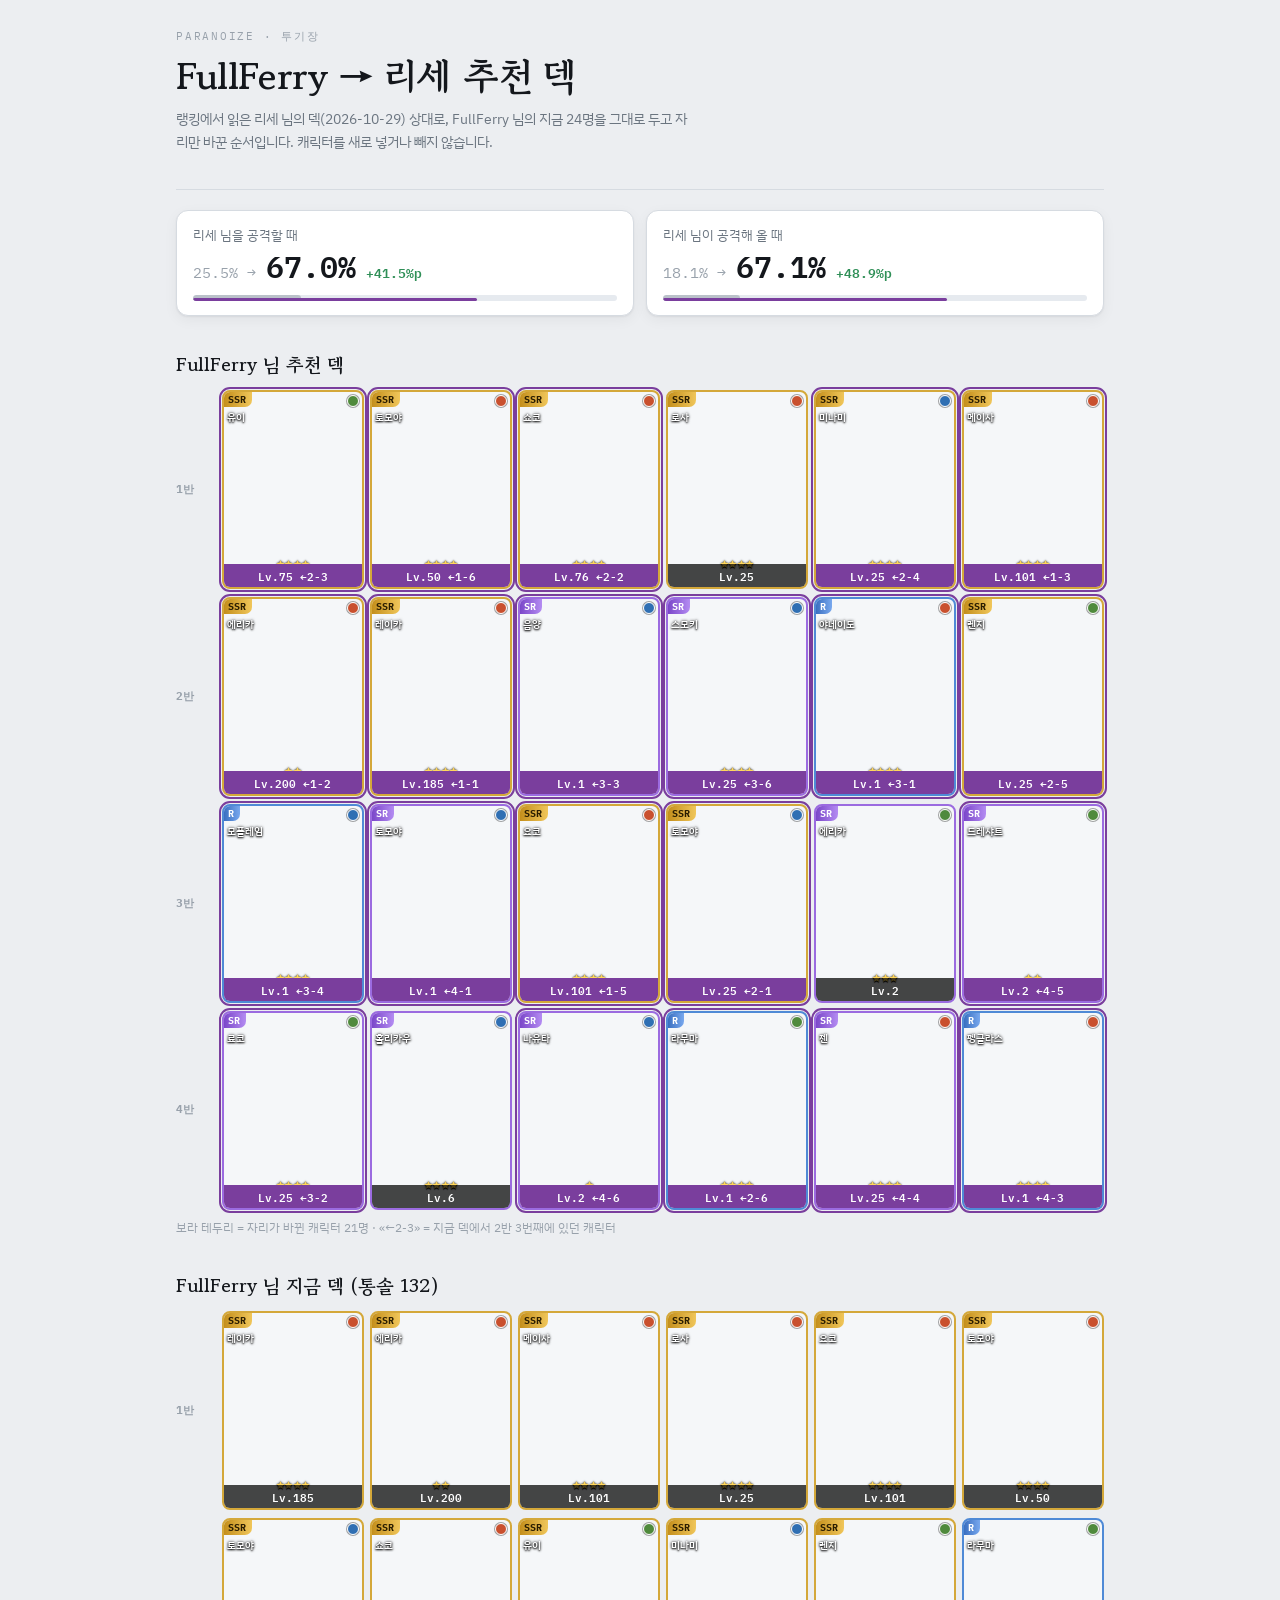
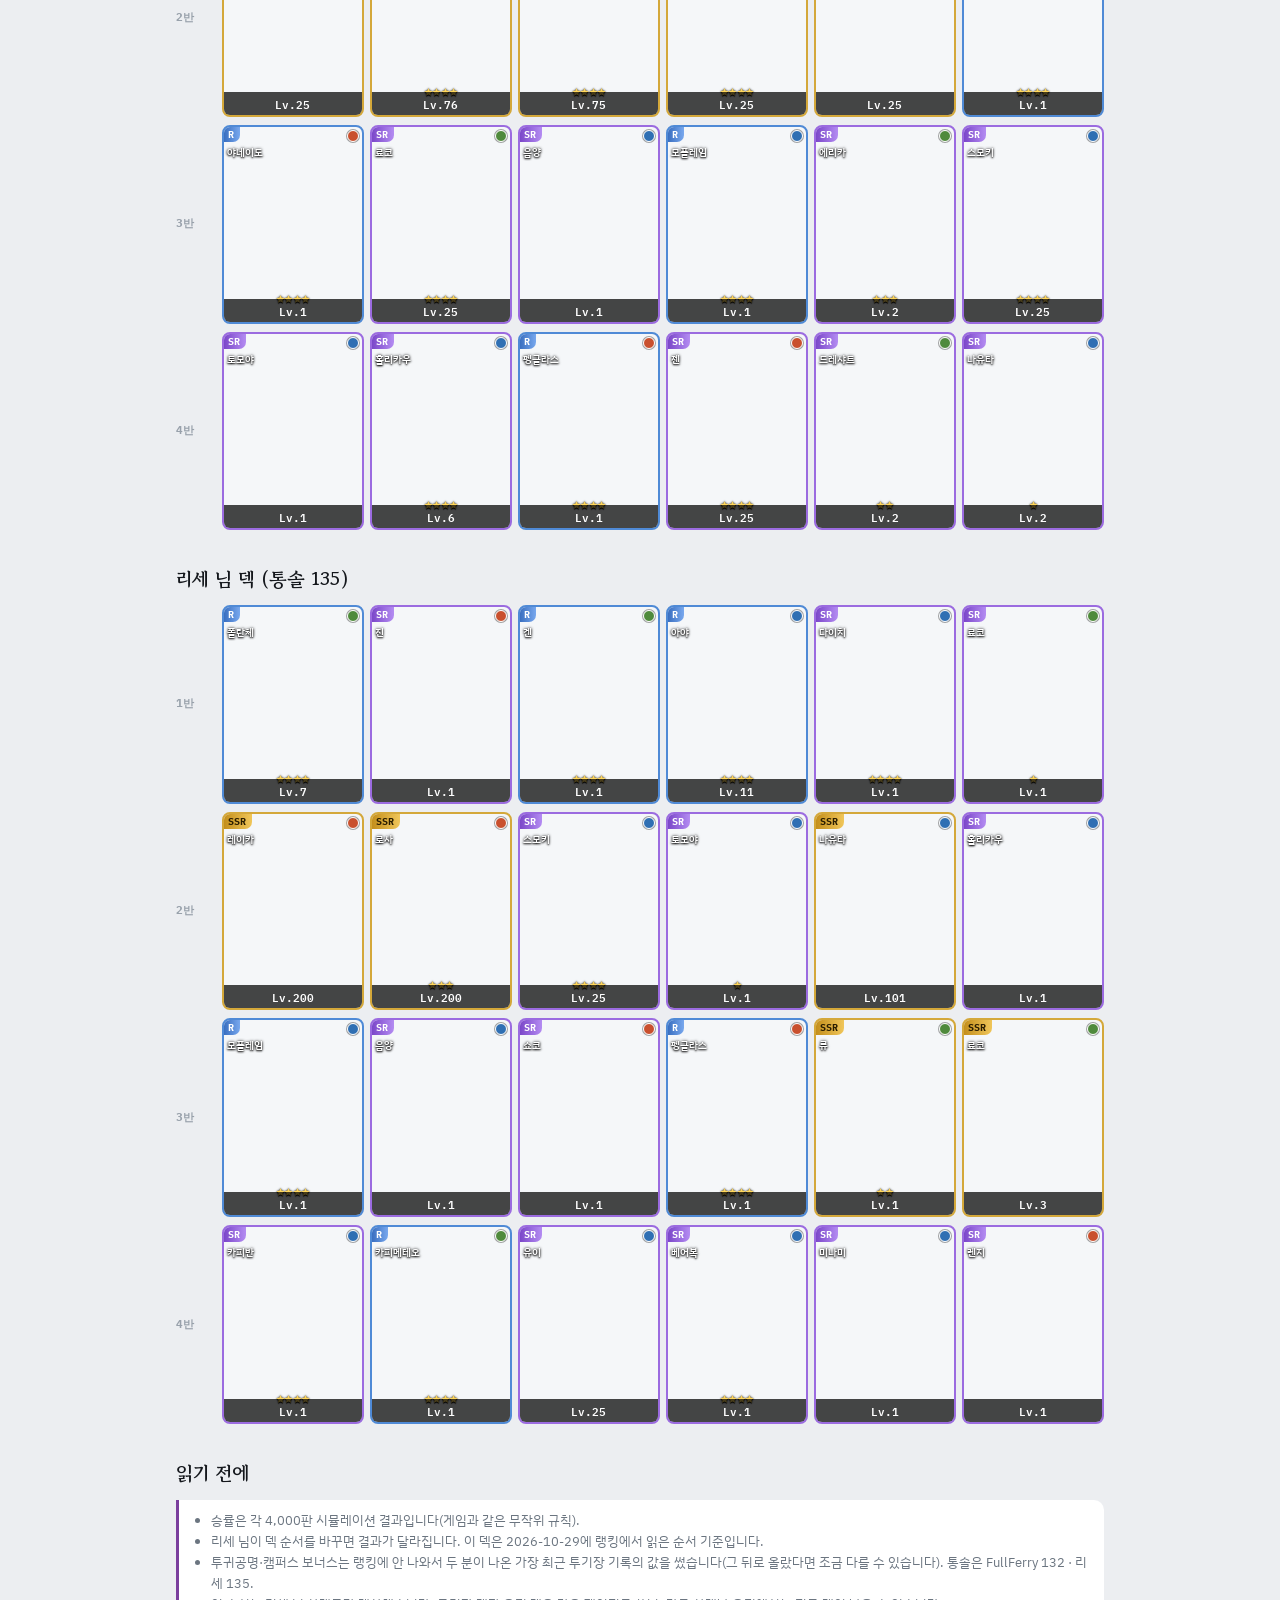
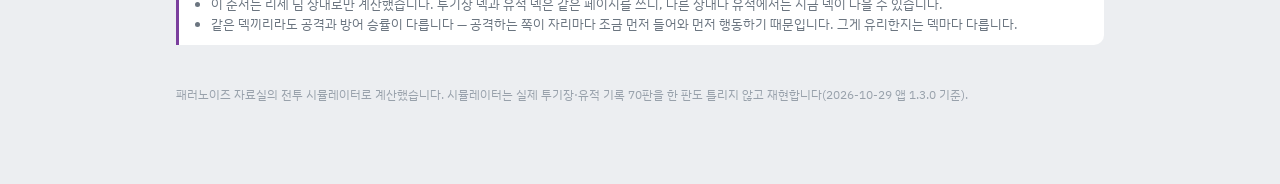
==== index.html @ bcb65019 "투기장 추천 덱 공유 페이지 — FullFerry → 리세(2026-10-29 랭킹 덱 기준) Co-Authored-By: Claude Opus 5.5 <noreply@anthro" ====
<!doctype html>
<html lang="ko">
<head>
<meta charset="utf-8">
<meta name="viewport" content="width=device-width,initial-scale=1">
<title>투기장 추천 덱</title>
<link rel="stylesheet" href="https://fonts.googleapis.com/css2?family=Gowun+Batang:wght@400;700&family=IBM+Plex+Sans+KR:wght@400;500;600&family=IBM+Plex+Mono:wght@400;500;600&display=swap">
<style>
:root{
  --ground:#ECEEF1; --surface:#FFFFFF; --raised:#F5F7F9;
  --ink:#14171C; --body:#39414B; --muted:#6B7580; --faint:#98A1AB;
  --line:#D6DBE1; --line-soft:#E6EAEF; --accent:#7A3E9D; --up:#2F8F57;
  --fire:#C9502E; --water:#2F6FB3; --earth:#4F8A3C;
  --shadow:0 1px 2px rgba(20,23,28,.06),0 4px 14px rgba(20,23,28,.05);
}
@media (prefers-color-scheme:dark){:root:not([data-theme="light"]){
  --ground:#0E1115; --surface:#171B22; --raised:#1E242C;
  --ink:#EDF0F4; --body:#C2CAD3; --muted:#8B95A0; --faint:#69737E;
  --line:#2A313A; --line-soft:#222831; --accent:#C58FE6; --up:#5FC48A;
  --fire:#F07A55; --water:#6FA6E6; --earth:#7FC06A;
  --shadow:0 1px 2px rgba(0,0,0,.4),0 4px 14px rgba(0,0,0,.3);
}}
*{box-sizing:border-box}
html{-webkit-text-size-adjust:100%}
body{margin:0;background:var(--ground);color:var(--body);font-family:"IBM Plex Sans KR",system-ui,-apple-system,"Malgun Gothic",sans-serif;font-size:14px;line-height:1.6;-webkit-font-smoothing:antialiased}
.wrap{max-width:960px;margin:0 auto;padding:0 16px 80px}
header{padding:28px 0 20px;border-bottom:1px solid var(--line)}
.eyebrow{font-family:"IBM Plex Mono",monospace;font-size:11px;letter-spacing:.16em;color:var(--faint);margin:0 0 8px}
h1{font-family:"Gowun Batang",Georgia,serif;font-weight:700;font-size:clamp(24px,5vw,38px);line-height:1.18;color:var(--ink);margin:0 0 10px;letter-spacing:-.01em;text-wrap:balance}
h2{font-family:"Gowun Batang",Georgia,serif;font-size:19px;color:var(--ink);margin:34px 0 10px}
.lede{margin:0;max-width:64ch;color:var(--muted);font-size:14px}
.pick{display:flex;gap:6px;flex-wrap:wrap;margin:16px 0 0}
.pick button{font:inherit;font-size:13px;padding:6px 12px;border:1px solid var(--line);border-radius:99px;background:var(--surface);color:var(--muted);cursor:pointer}
.pick button.on{background:var(--accent);border-color:var(--accent);color:#fff}
.wins{display:grid;grid-template-columns:repeat(auto-fit,minmax(240px,1fr));gap:12px;margin-top:20px}
.win{background:var(--surface);border:1px solid var(--line);border-radius:12px;padding:14px 16px;box-shadow:var(--shadow)}
.win .k{font-size:13px;color:var(--muted);margin:0 0 4px}
.win .v{display:flex;align-items:baseline;gap:10px;flex-wrap:wrap;font-family:"IBM Plex Mono",monospace;font-variant-numeric:tabular-nums}
.win .v s{color:var(--faint);text-decoration:none;font-size:15px}
.win .v b{font-size:30px;color:var(--ink);font-weight:600;line-height:1.1}
.win .v i{font-style:normal;font-size:13px;font-weight:600;color:var(--up)}
.win .v i.down{color:var(--fire)}
.bar{height:6px;background:var(--line-soft);border-radius:99px;overflow:hidden;margin-top:10px;position:relative}
.bar span{position:absolute;left:0;top:0;bottom:0;border-radius:99px}
.bar .c{background:var(--faint);opacity:.55}.bar .p{background:var(--accent);height:3px;top:auto}
.plt{display:grid;gap:8px}
.plt-row{display:grid;grid-template-columns:40px repeat(6,minmax(0,1fr));gap:6px;align-items:stretch}
.plt-row>b{font-family:"IBM Plex Mono",monospace;font-size:11px;color:var(--faint);align-self:center}
.card{position:relative;display:block;border:2px solid var(--line);border-radius:8px;overflow:hidden;background:var(--raised);aspect-ratio:3/4.2;min-width:0}
.card img{display:block;position:absolute;width:150%;height:auto;left:-25%;top:-3%}
.card .rar{position:absolute;left:0;top:0;padding:1px 6px 1px 4px;font:700 10px "IBM Plex Mono",monospace;color:#fff;background:#6b7280;border-radius:0 0 7px 0}
.card.SSR{border-color:#d4a83a}.card.SSR .rar{background:linear-gradient(90deg,#c48f1c,#f0c65a);color:#2a1d00}
.card.SR{border-color:#9b6be0}.card.SR .rar{background:linear-gradient(90deg,#7b47c9,#b48cf2)}
.card.R{border-color:#4f8ad6}.card.R .rar{background:linear-gradient(90deg,#3a6fc0,#78a8ee)}
.card .el{position:absolute;right:3px;top:3px;width:12px;height:12px;border-radius:50%;border:1.5px solid #fff;box-shadow:0 0 0 1px rgba(0,0,0,.35)}
.card.Fire .el{background:var(--fire)}.card.Water .el{background:var(--water)}.card.Earth .el{background:var(--earth)}
.card .st{position:absolute;left:0;right:0;bottom:19px;text-align:center;font-size:9px;line-height:1;color:#ffd75e;text-shadow:0 0 2px #000,0 1px 1px #000;letter-spacing:-.5px}
.card .lv{position:absolute;left:0;right:0;bottom:0;padding:2px 3px;background:rgba(0,0,0,.72);color:#fff;font:600 10.5px "IBM Plex Mono",monospace;text-align:center;white-space:nowrap;overflow:hidden;text-overflow:ellipsis}
.card .n{position:absolute;left:0;right:0;top:16px;padding:1px 3px;font-size:10px;font-weight:600;color:#fff;text-shadow:0 0 3px #000,0 1px 2px #000;white-space:nowrap;overflow:hidden;text-overflow:ellipsis}
.card.moved{outline:2px solid var(--accent);outline-offset:1px}
.card.moved .lv{background:var(--accent)}
.note{border-left:3px solid var(--accent);padding:10px 14px;background:var(--surface);border-radius:0 10px 10px 0;font-size:13px;margin-top:12px;color:var(--muted)}
.note ul{margin:0;padding-left:18px}
.legend{font-size:12px;color:var(--faint);margin:8px 0 0}
footer{margin-top:40px;font-size:12px;color:var(--faint)}
@media (max-width:640px){.plt-row{grid-template-columns:repeat(3,minmax(0,1fr))}.plt-row>b{grid-column:1/-1}}
</style>
</head>
<body>
<div class="wrap">
  <header>
    <p class="eyebrow">PARANOIZE · 투기장</p>
    <h1 id="h1">투기장 추천 덱</h1>
    <p class="lede" id="lede">자료 읽는 중…</p>
    <div class="pick" id="pick"></div>
  </header>
  <section class="wins" id="wins"></section>

  <h2 id="pro-h">추천 덱</h2>
  <div class="plt" id="pro"></div>
  <p class="legend" id="legend"></p>

  <h2 id="cur-h">지금 덱</h2>
  <div class="plt" id="cur"></div>

  <h2 id="opp-h">상대 덱</h2>
  <div class="plt" id="opp"></div>

  <h2>읽기 전에</h2>
  <div class="note"><ul id="notes"></ul></div>
  <footer>패러노이즈 자료실의 전투 시뮬레이터로 계산했습니다. 시뮬레이터는 실제 투기장·유적 기록 70판을 한 판도 틀리지 않고 재현합니다(2026-10-29 앱 1.3.0 기준).</footer>
</div>
<script>
const IMG = 'https://peilvwrqgauwlaqojttq.supabase.co/storage/v1/object/public/para-data/char/';
const $ = (id) => document.getElementById(id);
const esc = (s) => String(s).replace(/[&<>"]/g, (c) => ({ '&': '&amp;', '<': '&lt;', '>': '&gt;', '"': '&quot;' }[c]));
const pct = (x) => (100 * x).toFixed(1) + '%';
// 그림이 없는 변형(SR·AltSR 등)은 기본형 그림 → 같은 계열 그림 순으로 빌린다
function alts(u) { const k = u.t, a = []; if (/AltSR$/.test(k)) a.push(k.replace(/AltSR$/, 'AltR'), k.replace(/AltSR$/, 'R')); if (/SR$/.test(k)) a.push(k.replace(/SR$/, '')); if (/SR\d$/.test(k)) a.push(k.replace(/SR\d$/, 'R')); return [...new Set([...a, ...(u.alt || [])])].filter((x) => x !== k); }
window.imgErr = (img) => { const a = (img.dataset.alt || '').split(',').filter(Boolean); if (a.length) { img.dataset.alt = a.slice(1).join(','); img.src = IMG + a[0] + '.jpg'; } else img.style.visibility = 'hidden'; };
const card = (u, moved = '') => `<div class="card ${u.r} ${u.e} ${moved ? 'moved' : ''}" title="${esc(u.n)} · ${u.r} · Lv${u.lv}">
  <img src="${IMG}${u.t}.jpg" alt="" loading="lazy" data-alt="${alts(u).join(',')}" onerror="imgErr(this)">
  <span class="rar">${u.r}</span><span class="el"></span><span class="n">${esc(u.n)}</span>
  ${u.s ? `<span class="st">${'★'.repeat(u.s)}</span>` : ''}<span class="lv">Lv.${u.lv}${moved}</span></div>`;
const rows = (cells) => [0, 1, 2, 3].map((p) => `<div class="plt-row"><b>${p + 1}반</b>${cells.slice(p * 6, p * 6 + 6).join('')}</div>`).join('');

let ALL, X;
async function boot() {
  try { ALL = (await (await fetch('data.json', { cache: 'no-cache' })).json()).entries; }
  catch { $('lede').textContent = '자료를 못 읽었습니다.'; return; }
  const want = new URLSearchParams(location.search).get('id');
  $('pick').innerHTML = ALL.length > 1 ? ALL.map((e, i) => `<button data-i="${i}">${esc(e.me.name)} → ${esc(e.opp.name)}</button>`).join('') : '';
  for (const b of $('pick').querySelectorAll('button')) b.onclick = () => show(+b.dataset.i, true);
  show(Math.max(0, ALL.findIndex((e) => e.id === want)), false);
}
function show(i, push) {
  X = ALL[i];
  if (push) history.replaceState(null, '', '?id=' + encodeURIComponent(X.id));
  for (const b of $('pick').querySelectorAll('button')) b.classList.toggle('on', +b.dataset.i === i);
  document.title = `${X.me.name} → ${X.opp.name} 투기장 추천 덱`;
  $('h1').textContent = `${X.me.name} → ${X.opp.name} 추천 덱`;
  $('lede').textContent = `랭킹에서 읽은 ${X.opp.name} 님의 덱(${X.read}) 상대로, ${X.me.name} 님의 지금 24명을 그대로 두고 자리만 바꾼 순서입니다. 캐릭터를 새로 넣거나 빼지 않습니다.`;
  $('wins').innerHTML = X.matches.slice().sort((a, b) => b.atk - a.atk).map((m) => {
    const d = m.proposed - m.current;
    return `<div class="win"><p class="k">${m.atk ? `${esc(X.opp.name)} 님을 공격할 때` : `${esc(X.opp.name)} 님이 공격해 올 때`}</p>
      <div class="v"><s>${pct(m.current)} →</s><b>${pct(m.proposed)}</b><i class="${d < 0 ? 'down' : ''}">${d >= 0 ? '+' : ''}${(100 * d).toFixed(1)}%p</i></div>
      <div class="bar"><span class="c" style="width:${100 * m.current}%"></span><span class="p" style="width:${100 * m.proposed}%"></span></div></div>`;
  }).join('');
  $('opp-h').textContent = `${X.opp.name} 님 덱 (통솔 ${X.opp.rank})`;
  $('opp').innerHTML = rows(X.opp.deck.map((u) => card(u)));
  $('notes').innerHTML = [
    `승률은 각 ${X.seeds.toLocaleString()}판 시뮬레이션 결과입니다(게임과 같은 무작위 규칙).`,
    `${esc(X.opp.name)} 님이 덱 순서를 바꾸면 결과가 달라집니다. 이 덱은 ${X.read}에 랭킹에서 읽은 순서 기준입니다.`,
    `투귀공명·캠퍼스 보너스는 랭킹에 안 나와서 두 분이 나온 가장 최근 투기장 기록의 값을 썼습니다(그 뒤로 올랐다면 조금 다를 수 있습니다). 통솔은 ${esc(X.me.name)} ${X.me.rank} · ${esc(X.opp.name)} ${X.opp.rank}.`,
    `이 순서는 ${esc(X.opp.name)} 님 상대로만 계산했습니다. 투기장 덱과 유적 덱은 같은 페이지를 쓰니, 다른 상대나 유적에서는 지금 덱이 나을 수 있습니다.`,
    `같은 덱끼리라도 공격과 방어 승률이 다릅니다 — 공격하는 쪽이 자리마다 조금 먼저 들어와 먼저 행동하기 때문입니다. 그게 유리한지는 덱마다 다릅니다.`,
  ].map((t) => `<li>${t}</li>`).join('');
  $('pro-h').textContent = `${X.me.name} 님 추천 덱`;
  $('pro').innerHTML = rows(X.proposed.map((t, pos) => { const was = X.current.indexOf(t); return card(X.units[t], was !== pos ? ` ←${Math.floor(was / 6) + 1}-${was % 6 + 1}` : ''); }));
  const n = X.proposed.filter((t, pos) => X.current.indexOf(t) !== pos).length;
  $('legend').textContent = `보라 테두리 = 자리가 바뀐 캐릭터 ${n}명 · «←2-3» = 지금 덱에서 2반 3번째에 있던 캐릭터`;
  $('cur-h').textContent = `${X.me.name} 님 지금 덱 (통솔 ${X.me.rank})`;
  $('cur').innerHTML = rows(X.current.map((t) => card(X.units[t])));
}
boot();
</script>
</body>
</html>
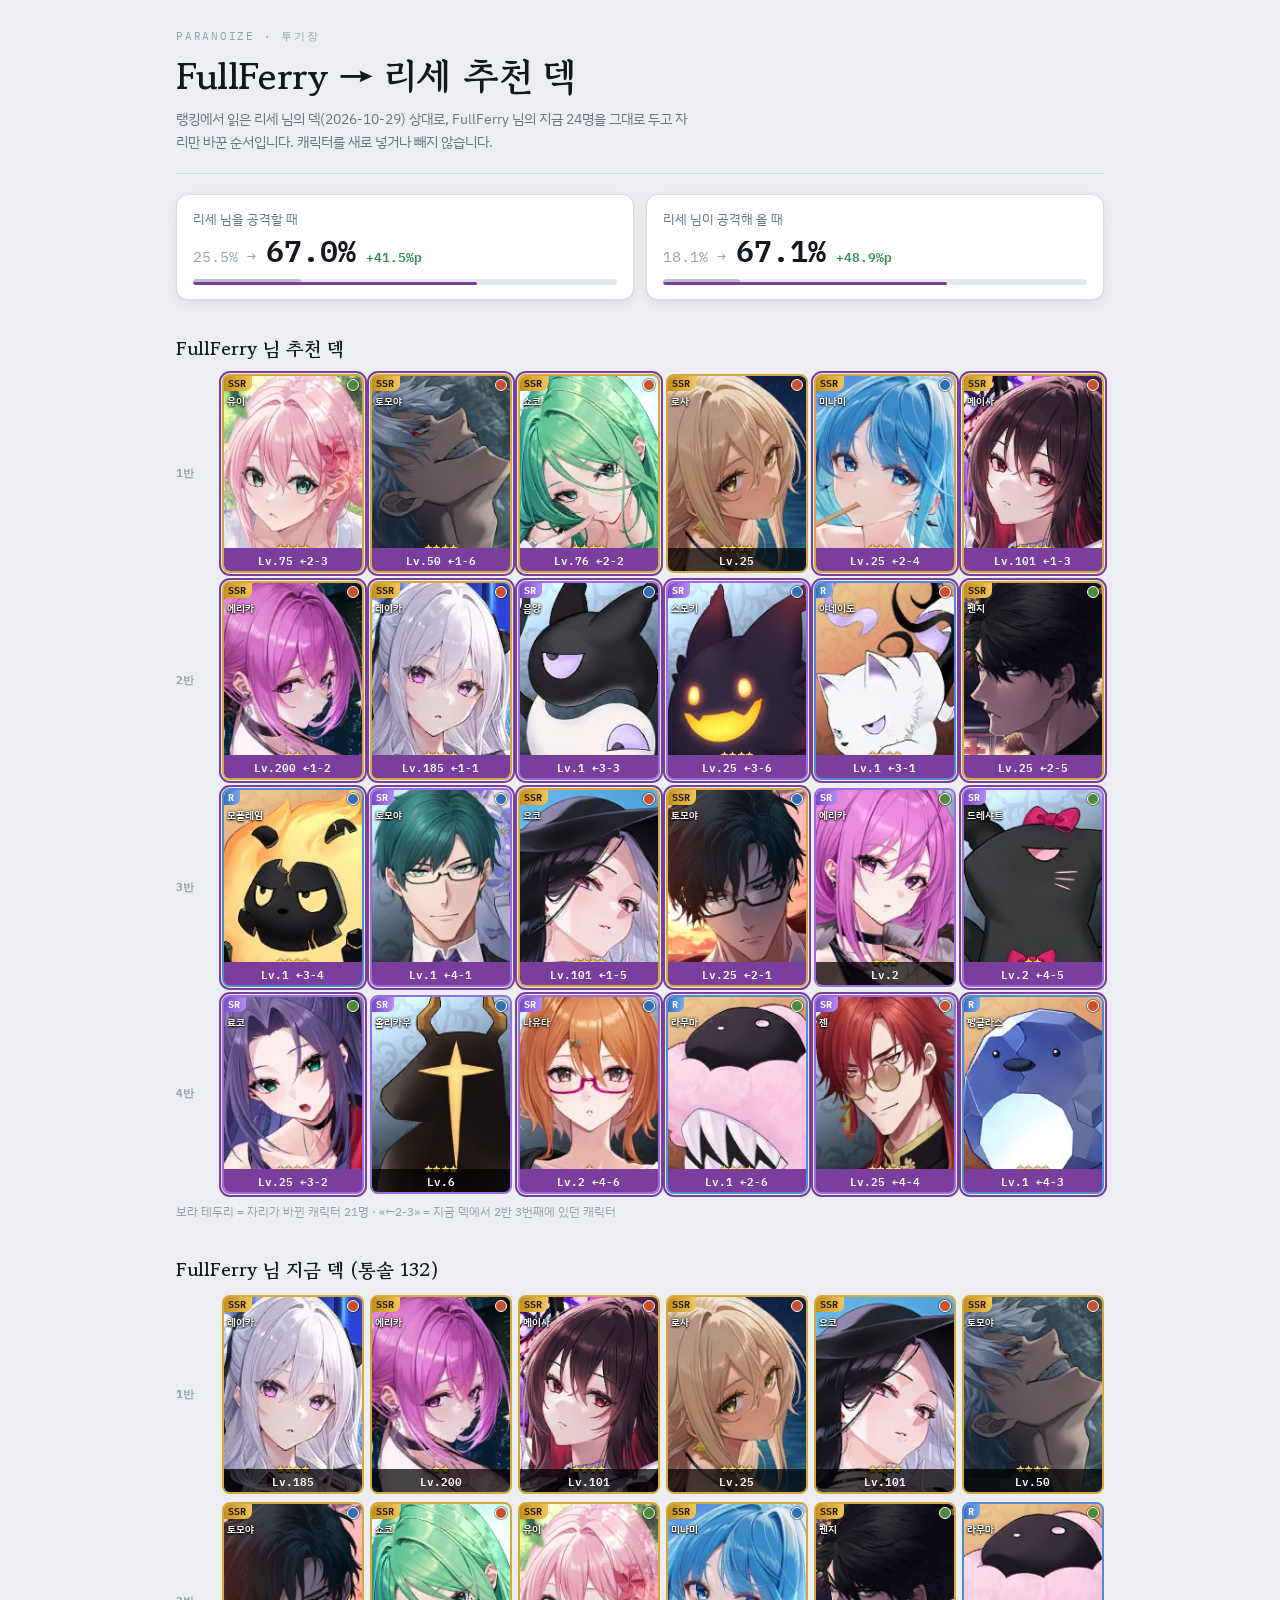
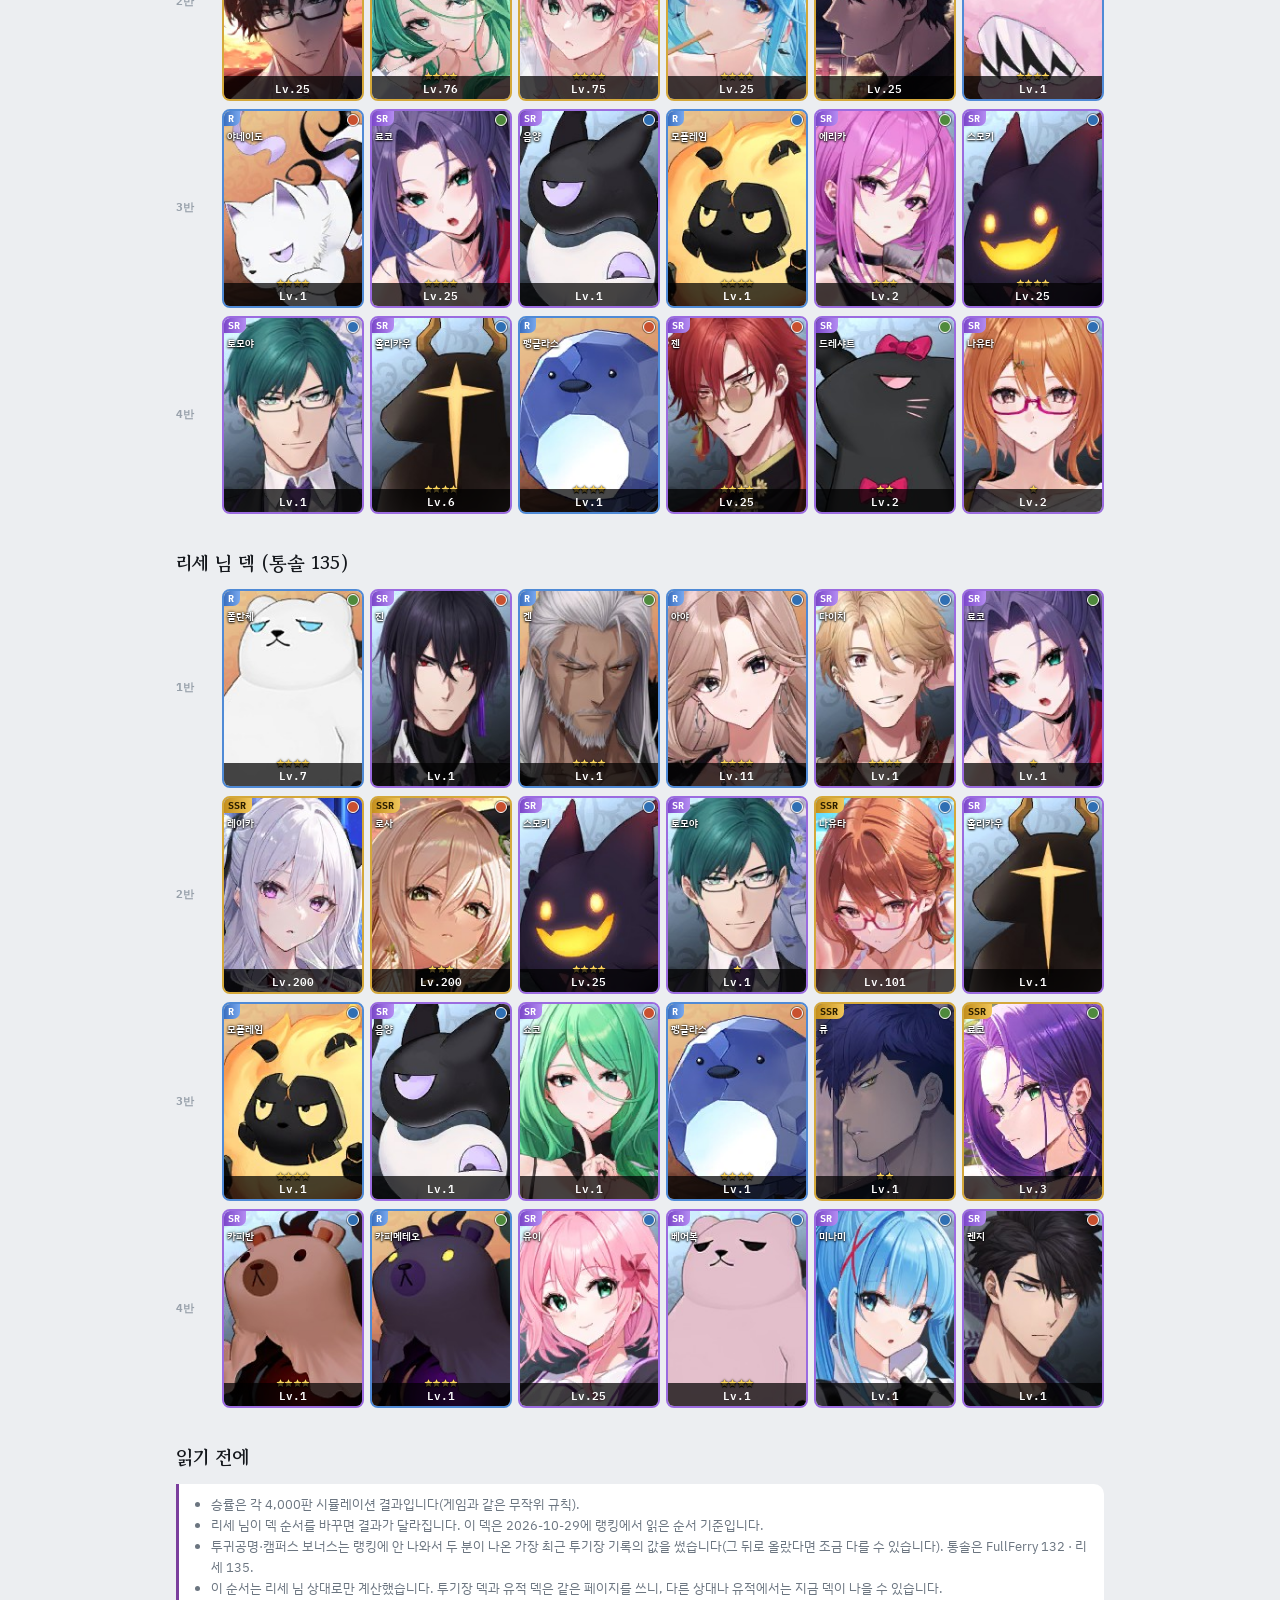
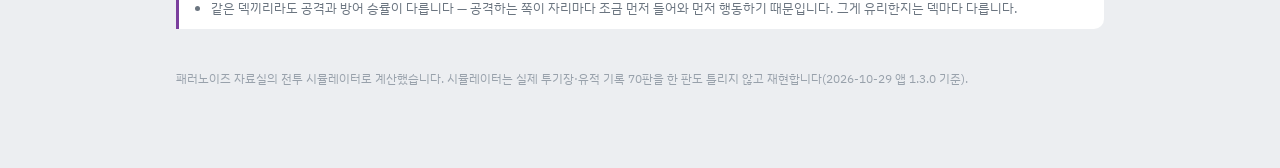
==== commit 301d177f: "번호 주소(1/, 2/ …)로 공유 · 게임 편성 화면과 같은 카드 그림 - 1/ = FullFerry → 리세 · 맨 앞 주소는 1/ 로 넘김 - 공용 app.js·app.css" ====
--- a/index.html
+++ b/index.html
@@ -4,145 +4,9 @@
 <meta charset="utf-8">
 <meta name="viewport" content="width=device-width,initial-scale=1">
 <title>투기장 추천 덱</title>
-<link rel="stylesheet" href="https://fonts.googleapis.com/css2?family=Gowun+Batang:wght@400;700&family=IBM+Plex+Sans+KR:wght@400;500;600&family=IBM+Plex+Mono:wght@400;500;600&display=swap">
-<style>
-:root{
-  --ground:#ECEEF1; --surface:#FFFFFF; --raised:#F5F7F9;
-  --ink:#14171C; --body:#39414B; --muted:#6B7580; --faint:#98A1AB;
-  --line:#D6DBE1; --line-soft:#E6EAEF; --accent:#7A3E9D; --up:#2F8F57;
-  --fire:#C9502E; --water:#2F6FB3; --earth:#4F8A3C;
-  --shadow:0 1px 2px rgba(20,23,28,.06),0 4px 14px rgba(20,23,28,.05);
-}
-@media (prefers-color-scheme:dark){:root:not([data-theme="light"]){
-  --ground:#0E1115; --surface:#171B22; --raised:#1E242C;
-  --ink:#EDF0F4; --body:#C2CAD3; --muted:#8B95A0; --faint:#69737E;
-  --line:#2A313A; --line-soft:#222831; --accent:#C58FE6; --up:#5FC48A;
-  --fire:#F07A55; --water:#6FA6E6; --earth:#7FC06A;
-  --shadow:0 1px 2px rgba(0,0,0,.4),0 4px 14px rgba(0,0,0,.3);
-}}
-*{box-sizing:border-box}
-html{-webkit-text-size-adjust:100%}
-body{margin:0;background:var(--ground);color:var(--body);font-family:"IBM Plex Sans KR",system-ui,-apple-system,"Malgun Gothic",sans-serif;font-size:14px;line-height:1.6;-webkit-font-smoothing:antialiased}
-.wrap{max-width:960px;margin:0 auto;padding:0 16px 80px}
-header{padding:28px 0 20px;border-bottom:1px solid var(--line)}
-.eyebrow{font-family:"IBM Plex Mono",monospace;font-size:11px;letter-spacing:.16em;color:var(--faint);margin:0 0 8px}
-h1{font-family:"Gowun Batang",Georgia,serif;font-weight:700;font-size:clamp(24px,5vw,38px);line-height:1.18;color:var(--ink);margin:0 0 10px;letter-spacing:-.01em;text-wrap:balance}
-h2{font-family:"Gowun Batang",Georgia,serif;font-size:19px;color:var(--ink);margin:34px 0 10px}
-.lede{margin:0;max-width:64ch;color:var(--muted);font-size:14px}
-.pick{display:flex;gap:6px;flex-wrap:wrap;margin:16px 0 0}
-.pick button{font:inherit;font-size:13px;padding:6px 12px;border:1px solid var(--line);border-radius:99px;background:var(--surface);color:var(--muted);cursor:pointer}
-.pick button.on{background:var(--accent);border-color:var(--accent);color:#fff}
-.wins{display:grid;grid-template-columns:repeat(auto-fit,minmax(240px,1fr));gap:12px;margin-top:20px}
-.win{background:var(--surface);border:1px solid var(--line);border-radius:12px;padding:14px 16px;box-shadow:var(--shadow)}
-.win .k{font-size:13px;color:var(--muted);margin:0 0 4px}
-.win .v{display:flex;align-items:baseline;gap:10px;flex-wrap:wrap;font-family:"IBM Plex Mono",monospace;font-variant-numeric:tabular-nums}
-.win .v s{color:var(--faint);text-decoration:none;font-size:15px}
-.win .v b{font-size:30px;color:var(--ink);font-weight:600;line-height:1.1}
-.win .v i{font-style:normal;font-size:13px;font-weight:600;color:var(--up)}
-.win .v i.down{color:var(--fire)}
-.bar{height:6px;background:var(--line-soft);border-radius:99px;overflow:hidden;margin-top:10px;position:relative}
-.bar span{position:absolute;left:0;top:0;bottom:0;border-radius:99px}
-.bar .c{background:var(--faint);opacity:.55}.bar .p{background:var(--accent);height:3px;top:auto}
-.plt{display:grid;gap:8px}
-.plt-row{display:grid;grid-template-columns:40px repeat(6,minmax(0,1fr));gap:6px;align-items:stretch}
-.plt-row>b{font-family:"IBM Plex Mono",monospace;font-size:11px;color:var(--faint);align-self:center}
-.card{position:relative;display:block;border:2px solid var(--line);border-radius:8px;overflow:hidden;background:var(--raised);aspect-ratio:3/4.2;min-width:0}
-.card img{display:block;position:absolute;width:150%;height:auto;left:-25%;top:-3%}
-.card .rar{position:absolute;left:0;top:0;padding:1px 6px 1px 4px;font:700 10px "IBM Plex Mono",monospace;color:#fff;background:#6b7280;border-radius:0 0 7px 0}
-.card.SSR{border-color:#d4a83a}.card.SSR .rar{background:linear-gradient(90deg,#c48f1c,#f0c65a);color:#2a1d00}
-.card.SR{border-color:#9b6be0}.card.SR .rar{background:linear-gradient(90deg,#7b47c9,#b48cf2)}
-.card.R{border-color:#4f8ad6}.card.R .rar{background:linear-gradient(90deg,#3a6fc0,#78a8ee)}
-.card .el{position:absolute;right:3px;top:3px;width:12px;height:12px;border-radius:50%;border:1.5px solid #fff;box-shadow:0 0 0 1px rgba(0,0,0,.35)}
-.card.Fire .el{background:var(--fire)}.card.Water .el{background:var(--water)}.card.Earth .el{background:var(--earth)}
-.card .st{position:absolute;left:0;right:0;bottom:19px;text-align:center;font-size:9px;line-height:1;color:#ffd75e;text-shadow:0 0 2px #000,0 1px 1px #000;letter-spacing:-.5px}
-.card .lv{position:absolute;left:0;right:0;bottom:0;padding:2px 3px;background:rgba(0,0,0,.72);color:#fff;font:600 10.5px "IBM Plex Mono",monospace;text-align:center;white-space:nowrap;overflow:hidden;text-overflow:ellipsis}
-.card .n{position:absolute;left:0;right:0;top:16px;padding:1px 3px;font-size:10px;font-weight:600;color:#fff;text-shadow:0 0 3px #000,0 1px 2px #000;white-space:nowrap;overflow:hidden;text-overflow:ellipsis}
-.card.moved{outline:2px solid var(--accent);outline-offset:1px}
-.card.moved .lv{background:var(--accent)}
-.note{border-left:3px solid var(--accent);padding:10px 14px;background:var(--surface);border-radius:0 10px 10px 0;font-size:13px;margin-top:12px;color:var(--muted)}
-.note ul{margin:0;padding-left:18px}
-.legend{font-size:12px;color:var(--faint);margin:8px 0 0}
-footer{margin-top:40px;font-size:12px;color:var(--faint)}
-@media (max-width:640px){.plt-row{grid-template-columns:repeat(3,minmax(0,1fr))}.plt-row>b{grid-column:1/-1}}
-</style>
+<!-- 공유는 번호 주소(1/, 2/ …)로 한다. 처음 공유한 맨 앞 주소는 1번으로 넘긴다. -->
+<meta http-equiv="refresh" content="0; url=1/">
+<script>location.replace('1/');</script>
 </head>
-<body>
-<div class="wrap">
-  <header>
-    <p class="eyebrow">PARANOIZE · 투기장</p>
-    <h1 id="h1">투기장 추천 덱</h1>
-    <p class="lede" id="lede">자료 읽는 중…</p>
-    <div class="pick" id="pick"></div>
-  </header>
-  <section class="wins" id="wins"></section>
-
-  <h2 id="pro-h">추천 덱</h2>
-  <div class="plt" id="pro"></div>
-  <p class="legend" id="legend"></p>
-
-  <h2 id="cur-h">지금 덱</h2>
-  <div class="plt" id="cur"></div>
-
-  <h2 id="opp-h">상대 덱</h2>
-  <div class="plt" id="opp"></div>
-
-  <h2>읽기 전에</h2>
-  <div class="note"><ul id="notes"></ul></div>
-  <footer>패러노이즈 자료실의 전투 시뮬레이터로 계산했습니다. 시뮬레이터는 실제 투기장·유적 기록 70판을 한 판도 틀리지 않고 재현합니다(2026-10-29 앱 1.3.0 기준).</footer>
-</div>
-<script>
-const IMG = 'https://peilvwrqgauwlaqojttq.supabase.co/storage/v1/object/public/para-data/char/';
-const $ = (id) => document.getElementById(id);
-const esc = (s) => String(s).replace(/[&<>"]/g, (c) => ({ '&': '&amp;', '<': '&lt;', '>': '&gt;', '"': '&quot;' }[c]));
-const pct = (x) => (100 * x).toFixed(1) + '%';
-// 그림이 없는 변형(SR·AltSR 등)은 기본형 그림 → 같은 계열 그림 순으로 빌린다
-function alts(u) { const k = u.t, a = []; if (/AltSR$/.test(k)) a.push(k.replace(/AltSR$/, 'AltR'), k.replace(/AltSR$/, 'R')); if (/SR$/.test(k)) a.push(k.replace(/SR$/, '')); if (/SR\d$/.test(k)) a.push(k.replace(/SR\d$/, 'R')); return [...new Set([...a, ...(u.alt || [])])].filter((x) => x !== k); }
-window.imgErr = (img) => { const a = (img.dataset.alt || '').split(',').filter(Boolean); if (a.length) { img.dataset.alt = a.slice(1).join(','); img.src = IMG + a[0] + '.jpg'; } else img.style.visibility = 'hidden'; };
-const card = (u, moved = '') => `<div class="card ${u.r} ${u.e} ${moved ? 'moved' : ''}" title="${esc(u.n)} · ${u.r} · Lv${u.lv}">
-  <img src="${IMG}${u.t}.jpg" alt="" loading="lazy" data-alt="${alts(u).join(',')}" onerror="imgErr(this)">
-  <span class="rar">${u.r}</span><span class="el"></span><span class="n">${esc(u.n)}</span>
-  ${u.s ? `<span class="st">${'★'.repeat(u.s)}</span>` : ''}<span class="lv">Lv.${u.lv}${moved}</span></div>`;
-const rows = (cells) => [0, 1, 2, 3].map((p) => `<div class="plt-row"><b>${p + 1}반</b>${cells.slice(p * 6, p * 6 + 6).join('')}</div>`).join('');
-
-let ALL, X;
-async function boot() {
-  try { ALL = (await (await fetch('data.json', { cache: 'no-cache' })).json()).entries; }
-  catch { $('lede').textContent = '자료를 못 읽었습니다.'; return; }
-  const want = new URLSearchParams(location.search).get('id');
-  $('pick').innerHTML = ALL.length > 1 ? ALL.map((e, i) => `<button data-i="${i}">${esc(e.me.name)} → ${esc(e.opp.name)}</button>`).join('') : '';
-  for (const b of $('pick').querySelectorAll('button')) b.onclick = () => show(+b.dataset.i, true);
-  show(Math.max(0, ALL.findIndex((e) => e.id === want)), false);
-}
-function show(i, push) {
-  X = ALL[i];
-  if (push) history.replaceState(null, '', '?id=' + encodeURIComponent(X.id));
-  for (const b of $('pick').querySelectorAll('button')) b.classList.toggle('on', +b.dataset.i === i);
-  document.title = `${X.me.name} → ${X.opp.name} 투기장 추천 덱`;
-  $('h1').textContent = `${X.me.name} → ${X.opp.name} 추천 덱`;
-  $('lede').textContent = `랭킹에서 읽은 ${X.opp.name} 님의 덱(${X.read}) 상대로, ${X.me.name} 님의 지금 24명을 그대로 두고 자리만 바꾼 순서입니다. 캐릭터를 새로 넣거나 빼지 않습니다.`;
-  $('wins').innerHTML = X.matches.slice().sort((a, b) => b.atk - a.atk).map((m) => {
-    const d = m.proposed - m.current;
-    return `<div class="win"><p class="k">${m.atk ? `${esc(X.opp.name)} 님을 공격할 때` : `${esc(X.opp.name)} 님이 공격해 올 때`}</p>
-      <div class="v"><s>${pct(m.current)} →</s><b>${pct(m.proposed)}</b><i class="${d < 0 ? 'down' : ''}">${d >= 0 ? '+' : ''}${(100 * d).toFixed(1)}%p</i></div>
-      <div class="bar"><span class="c" style="width:${100 * m.current}%"></span><span class="p" style="width:${100 * m.proposed}%"></span></div></div>`;
-  }).join('');
-  $('opp-h').textContent = `${X.opp.name} 님 덱 (통솔 ${X.opp.rank})`;
-  $('opp').innerHTML = rows(X.opp.deck.map((u) => card(u)));
-  $('notes').innerHTML = [
-    `승률은 각 ${X.seeds.toLocaleString()}판 시뮬레이션 결과입니다(게임과 같은 무작위 규칙).`,
-    `${esc(X.opp.name)} 님이 덱 순서를 바꾸면 결과가 달라집니다. 이 덱은 ${X.read}에 랭킹에서 읽은 순서 기준입니다.`,
-    `투귀공명·캠퍼스 보너스는 랭킹에 안 나와서 두 분이 나온 가장 최근 투기장 기록의 값을 썼습니다(그 뒤로 올랐다면 조금 다를 수 있습니다). 통솔은 ${esc(X.me.name)} ${X.me.rank} · ${esc(X.opp.name)} ${X.opp.rank}.`,
-    `이 순서는 ${esc(X.opp.name)} 님 상대로만 계산했습니다. 투기장 덱과 유적 덱은 같은 페이지를 쓰니, 다른 상대나 유적에서는 지금 덱이 나을 수 있습니다.`,
-    `같은 덱끼리라도 공격과 방어 승률이 다릅니다 — 공격하는 쪽이 자리마다 조금 먼저 들어와 먼저 행동하기 때문입니다. 그게 유리한지는 덱마다 다릅니다.`,
-  ].map((t) => `<li>${t}</li>`).join('');
-  $('pro-h').textContent = `${X.me.name} 님 추천 덱`;
-  $('pro').innerHTML = rows(X.proposed.map((t, pos) => { const was = X.current.indexOf(t); return card(X.units[t], was !== pos ? ` ←${Math.floor(was / 6) + 1}-${was % 6 + 1}` : ''); }));
-  const n = X.proposed.filter((t, pos) => X.current.indexOf(t) !== pos).length;
-  $('legend').textContent = `보라 테두리 = 자리가 바뀐 캐릭터 ${n}명 · «←2-3» = 지금 덱에서 2반 3번째에 있던 캐릭터`;
-  $('cur-h').textContent = `${X.me.name} 님 지금 덱 (통솔 ${X.me.rank})`;
-  $('cur').innerHTML = rows(X.current.map((t) => card(X.units[t])));
-}
-boot();
-</script>
-</body>
+<body><p><a href="1/">1번 공유로 이동</a></p></body>
 </html>
